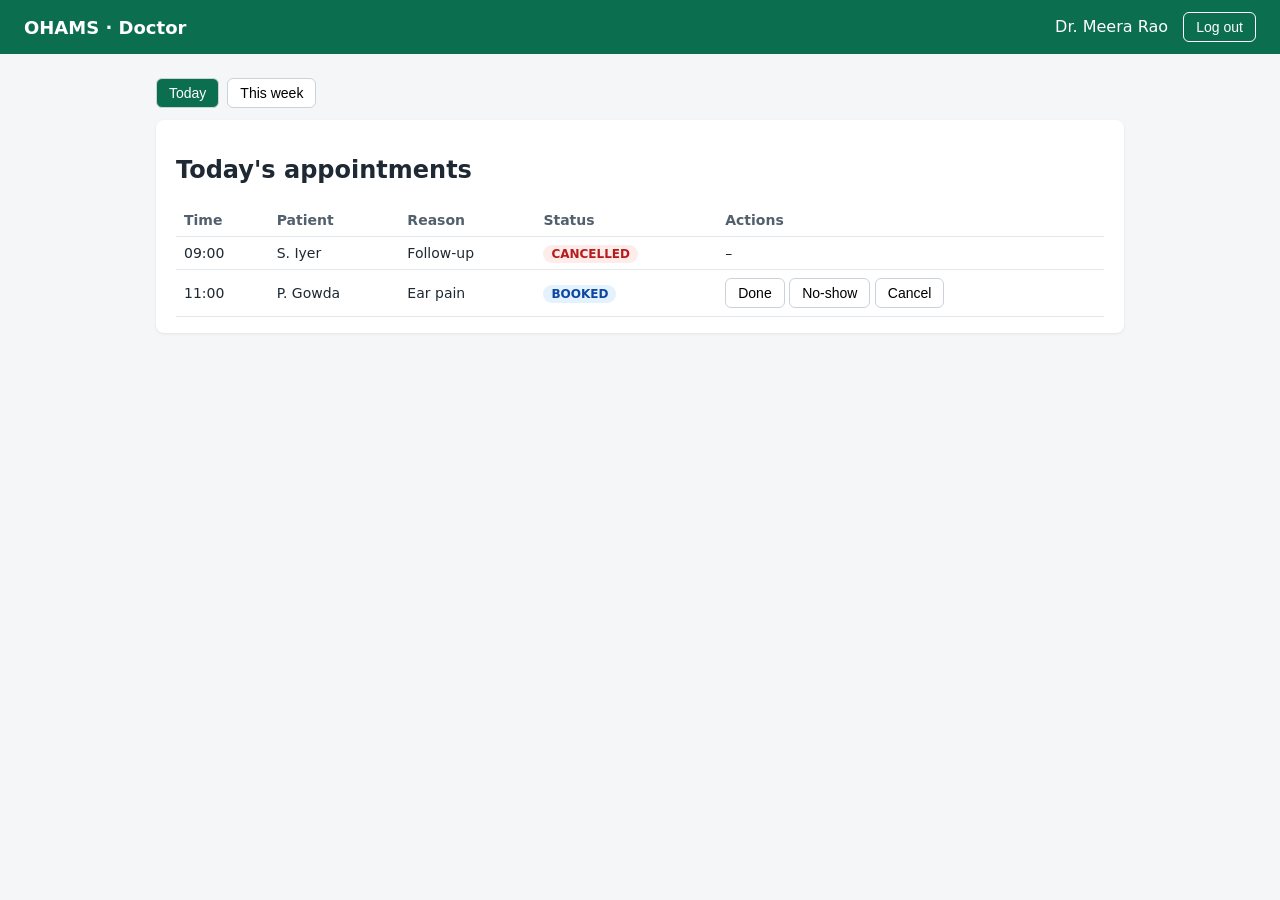
==== frontend/doctor.html @ 42683ca4 "OHAMS-42 Doctor dashboard: today's list with actions and 7-day view Co-Authored-By: Claude Opus 5.5 " ====
<!DOCTYPE html>
<html lang="en">
<head>
  <meta charset="UTF-8">
  <meta name="viewport" content="width=device-width, initial-scale=1">
  <title>OHAMS – Doctor dashboard</title>
  <link rel="stylesheet" href="css/style.css">
</head>
<body>
  <header>
    <h1>OHAMS · Doctor</h1>
    <div><span id="who"></span> &nbsp; <button onclick="Auth.logout()">Log out</button></div>
  </header>
  <main>
    <div class="row tabs">
      <button data-tab="today" class="active">Today</button>
      <button data-tab="week">This week</button>
    </div>

    <section id="today" class="card">
      <h2>Today's appointments</h2>
      <table>
        <thead><tr><th>Time</th><th>Patient</th><th>Reason</th><th>Status</th><th>Actions</th></tr></thead>
        <tbody id="todayRows"></tbody>
      </table>
    </section>

    <section id="week" class="card hidden">
      <h2>Next 7 days</h2>
      <table>
        <thead><tr><th>Date</th><th>Time</th><th>Patient</th><th>Reason</th><th>Status</th></tr></thead>
        <tbody id="weekRows"></tbody>
      </table>
    </section>
  </main>

  <script src="js/data.js"></script>
  <script src="js/auth.js"></script>
  <script src="js/doctor.js"></script>
</body>
</html>
---- frontend/css/style.css ----
* { box-sizing: border-box; }
body { margin: 0; font-family: system-ui, sans-serif; background: #f4f6f8; color: #1f2933; }
header { background: #0b6e4f; color: #fff; padding: 12px 24px; display: flex; justify-content: space-between; align-items: center; }
header h1 { font-size: 18px; margin: 0; }
header button { background: transparent; color: #fff; border: 1px solid #fff; }
main { max-width: 1000px; margin: 24px auto; padding: 0 16px; }
.card { background: #fff; border-radius: 8px; padding: 16px 20px; margin-bottom: 20px; box-shadow: 0 1px 3px rgba(0,0,0,.08); }
.tabs button.active { background: #0b6e4f; color: #fff; }
.stats { display: flex; gap: 16px; }
.stat { flex: 1; text-align: center; }
.stat b { display: block; font-size: 28px; color: #0b6e4f; }
table { width: 100%; border-collapse: collapse; }
th, td { text-align: left; padding: 8px; border-bottom: 1px solid #e4e7eb; font-size: 14px; }
th { color: #52606d; font-weight: 600; }
button { padding: 6px 12px; border: 1px solid #cbd2d9; border-radius: 6px; background: #fff; cursor: pointer; font-size: 14px; }
button.primary { background: #0b6e4f; color: #fff; border-color: #0b6e4f; }
input, select { padding: 6px 8px; border: 1px solid #cbd2d9; border-radius: 6px; font-size: 14px; }
.badge { padding: 2px 8px; border-radius: 10px; font-size: 12px; font-weight: 600; }
.booked { background: #e3f2fd; color: #0d47a1; }
.completed { background: #e8f5e9; color: #1b5e20; }
.cancelled { background: #fdecea; color: #b71c1c; }
.no_show { background: #fff4e5; color: #8a4b00; }
.login { max-width: 360px; margin: 80px auto; }
.login label { display: block; margin: 12px 0 4px; }
.login input, .login select { width: 100%; }
.hidden { display: none; }
.row { display: flex; gap: 8px; align-items: center; flex-wrap: wrap; margin-bottom: 12px; }
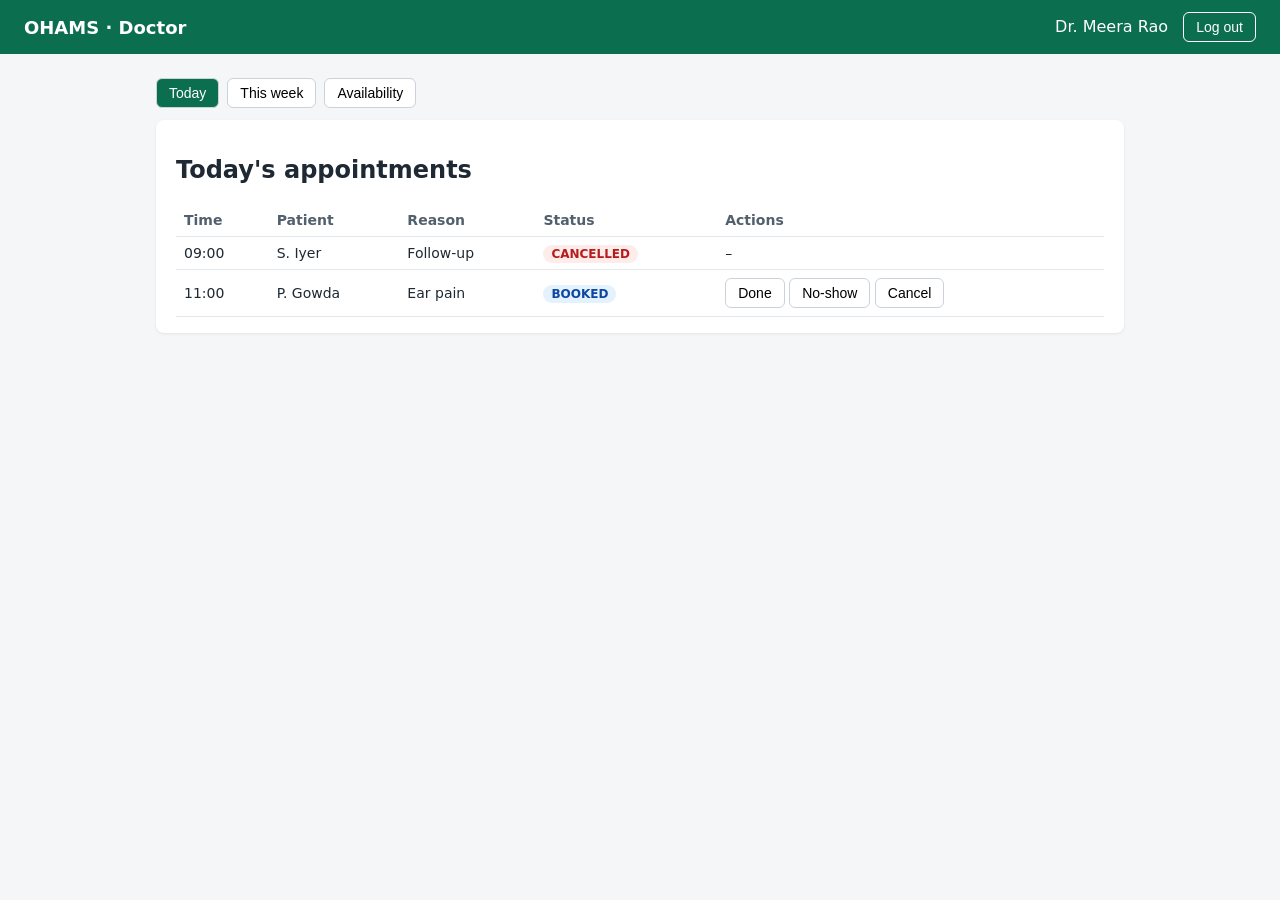
==== commit f54abdb9: "OHAMS-43 Add availability editor with leave days Co-Authored-By: Claude Opus 5.5 <noreply@anthropic." ====
--- a/frontend/doctor.html
+++ b/frontend/doctor.html
@@ -15,6 +15,7 @@
     <div class="row tabs">
       <button data-tab="today" class="active">Today</button>
       <button data-tab="week">This week</button>
+      <button data-tab="availability">Availability</button>
     </div>
 
     <section id="today" class="card">
@@ -32,6 +33,21 @@
         <tbody id="weekRows"></tbody>
       </table>
     </section>
+
+    <section id="availability" class="card hidden">
+      <h2>Weekly working hours</h2>
+      <table>
+        <thead><tr><th>Day</th><th>Start</th><th>End</th><th>Active</th></tr></thead>
+        <tbody id="availRows"></tbody>
+      </table>
+      <h3>Leave days</h3>
+      <div class="row">
+        <input type="date" id="leaveDate">
+        <button onclick="addLeave()">Add</button>
+      </div>
+      <ul id="leaveList"></ul>
+      <p><button class="primary" onclick="saveAvailability()">Save</button> <span id="saved"></span></p>
+    </section>
   </main>
 
   <script src="js/data.js"></script>
